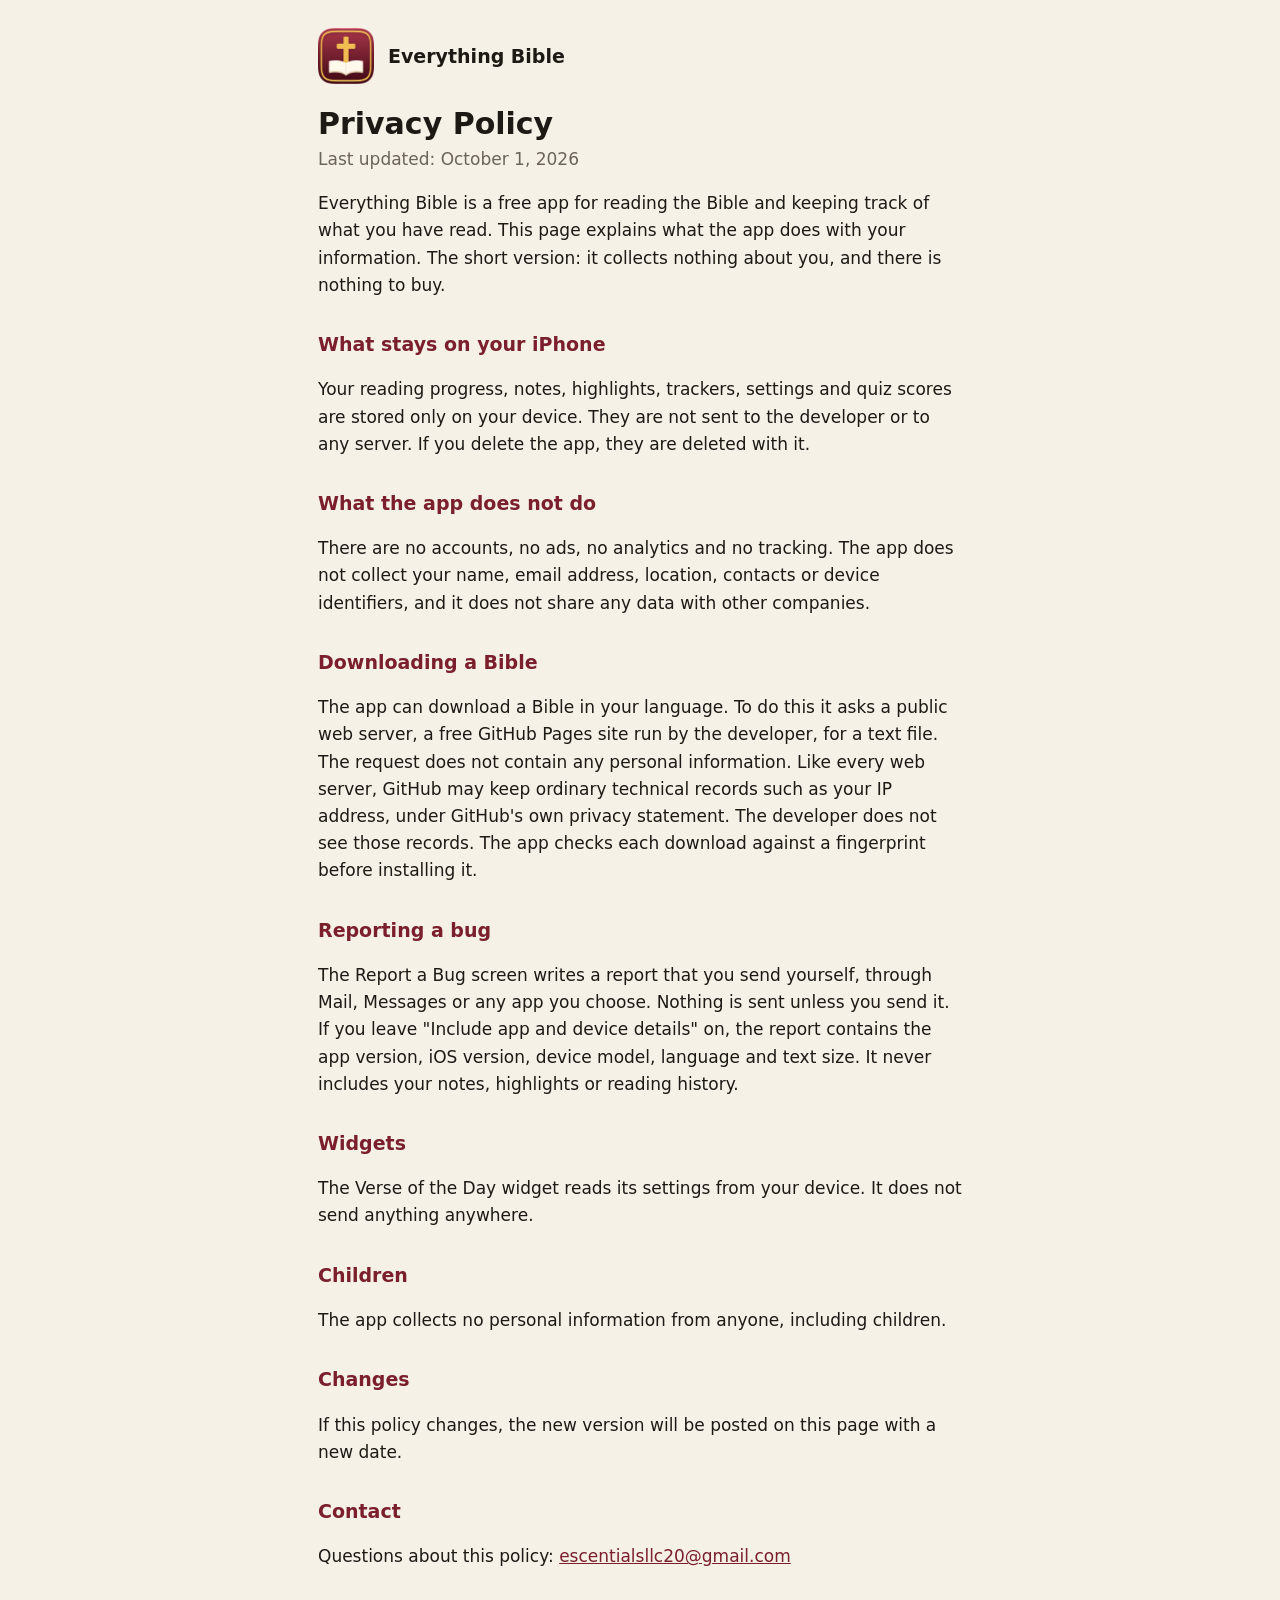
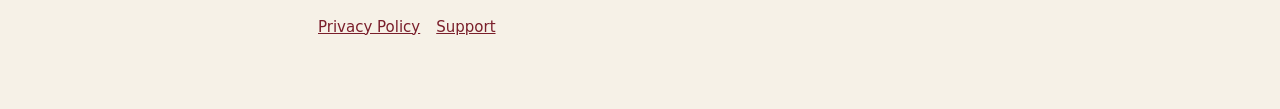
==== privacy.html @ b451e659 "Everything Bible site: home, privacy policy, support Co-Authored-By: Claude Sonnet 5.5 <noreply@anth" ====
<!doctype html>
<html lang="en"><head><meta charset="utf-8"><meta name="viewport" content="width=device-width, initial-scale=1">
<title>Everything Bible Privacy Policy</title><meta name="description" content="How Everything Bible handles your information: it collects nothing about you."><link rel="icon" href="favicon.png">
<style>
  :root { --bg:#f6f1e7; --card:#fffdf8; --ink:#1d1a16; --muted:#6b645a; --accent:#7a1f2b; --line:rgba(0,0,0,.09); }
  @media (prefers-color-scheme: dark) { :root { --bg:#17130f; --card:#211c17; --ink:#f3ece0; --muted:#a79f92; --accent:#e07a84; --line:rgba(255,255,255,.12); } }
  * { box-sizing:border-box }
  body { margin:0; background:var(--bg); color:var(--ink); font:17px/1.6 -apple-system, "SF Pro Text", system-ui, sans-serif; }
  main { max-width:680px; margin:0 auto; padding:28px 18px 70px; }
  header.brand { display:flex; align-items:center; gap:14px; margin-bottom:8px; }
  header.brand img { width:56px; height:56px; border-radius:13px; }
  header.brand a { color:var(--ink); text-decoration:none; font-weight:700; font-size:19px; }
  h1 { font-size:30px; line-height:1.2; margin:22px 0 4px; }
  h2 { font-size:19px; margin-top:30px; color:var(--accent); }
  p.meta { color:var(--muted); margin-top:0; }
  a { color:var(--accent); }
  .card { background:var(--card); border:1px solid var(--line); border-radius:18px; padding:4px 20px 14px; margin-top:18px; }
  ul { padding-left:20px } li { margin:6px 0 }
  footer { margin-top:44px; color:var(--muted); font-size:15px; }
  footer a { margin-right:16px }
</style>
</head><body><main>
<header class="brand"><img src="icon.png" alt=""><a href="./">Everything Bible</a></header>

<h1>Privacy Policy</h1>
<p class="meta">Last updated: October 1, 2026</p>

<p>Everything Bible is a free app for reading the Bible and keeping track of what you have read. This page explains what the app does with your information. The short version: it collects nothing about you, and there is nothing to buy.</p>

<h2>What stays on your iPhone</h2>
<p>Your reading progress, notes, highlights, trackers, settings and quiz scores are stored only on your device. They are not sent to the developer or to any server. If you delete the app, they are deleted with it.</p>

<h2>What the app does not do</h2>
<p>There are no accounts, no ads, no analytics and no tracking. The app does not collect your name, email address, location, contacts or device identifiers, and it does not share any data with other companies.</p>

<h2>Downloading a Bible</h2>
<p>The app can download a Bible in your language. To do this it asks a public web server, a free GitHub Pages site run by the developer, for a text file. The request does not contain any personal information. Like every web server, GitHub may keep ordinary technical records such as your IP address, under GitHub's own privacy statement. The developer does not see those records. The app checks each download against a fingerprint before installing it.</p>

<h2>Reporting a bug</h2>
<p>The Report a Bug screen writes a report that you send yourself, through Mail, Messages or any app you choose. Nothing is sent unless you send it. If you leave "Include app and device details" on, the report contains the app version, iOS version, device model, language and text size. It never includes your notes, highlights or reading history.</p>

<h2>Widgets</h2>
<p>The Verse of the Day widget reads its settings from your device. It does not send anything anywhere.</p>

<h2>Children</h2>
<p>The app collects no personal information from anyone, including children.</p>

<h2>Changes</h2>
<p>If this policy changes, the new version will be posted on this page with a new date.</p>

<h2>Contact</h2>
<p>Questions about this policy: <a href="mailto:escentialsllc20@gmail.com">escentialsllc20@gmail.com</a></p>

<footer><a href="privacy.html">Privacy Policy</a><a href="support.html">Support</a></footer>
</main></body></html>
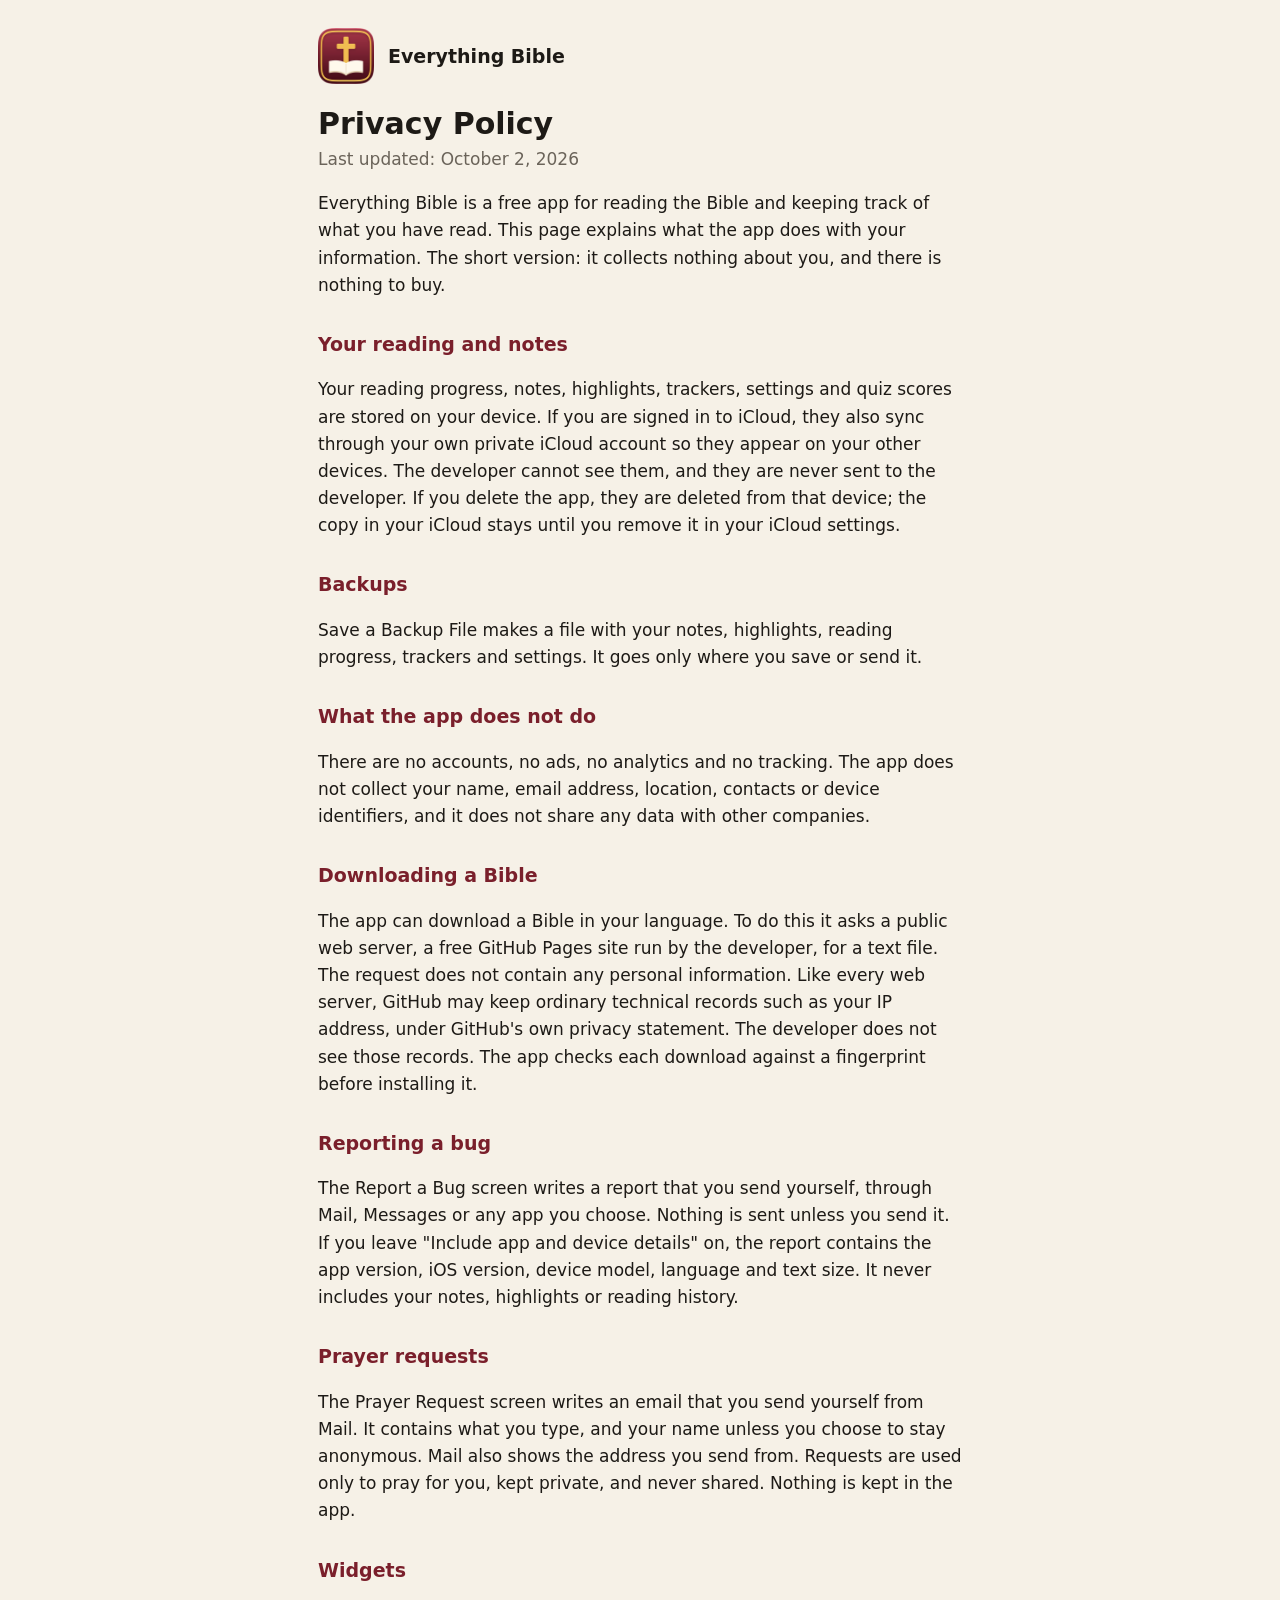
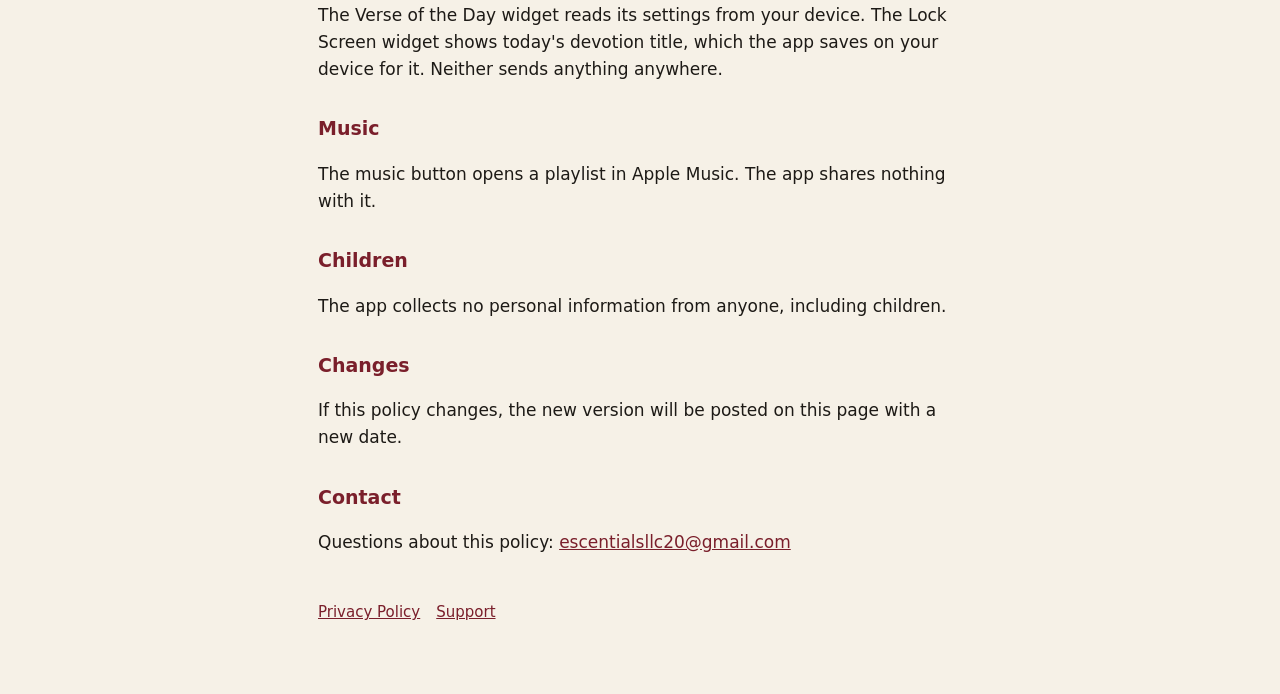
==== commit 44136bd9: "Privacy policy: iCloud sync, backups, prayer requests, Lock Screen widget, music" ====
--- a/privacy.html
+++ b/privacy.html
@@ -23,12 +23,15 @@
 <header class="brand"><img src="icon.png" alt=""><a href="./">Everything Bible</a></header>
 
 <h1>Privacy Policy</h1>
-<p class="meta">Last updated: October 1, 2026</p>
+<p class="meta">Last updated: October 2, 2026</p>
 
 <p>Everything Bible is a free app for reading the Bible and keeping track of what you have read. This page explains what the app does with your information. The short version: it collects nothing about you, and there is nothing to buy.</p>
 
-<h2>What stays on your iPhone</h2>
-<p>Your reading progress, notes, highlights, trackers, settings and quiz scores are stored only on your device. They are not sent to the developer or to any server. If you delete the app, they are deleted with it.</p>
+<h2>Your reading and notes</h2>
+<p>Your reading progress, notes, highlights, trackers, settings and quiz scores are stored on your device. If you are signed in to iCloud, they also sync through your own private iCloud account so they appear on your other devices. The developer cannot see them, and they are never sent to the developer. If you delete the app, they are deleted from that device; the copy in your iCloud stays until you remove it in your iCloud settings.</p>
+
+<h2>Backups</h2>
+<p>Save a Backup File makes a file with your notes, highlights, reading progress, trackers and settings. It goes only where you save or send it.</p>
 
 <h2>What the app does not do</h2>
 <p>There are no accounts, no ads, no analytics and no tracking. The app does not collect your name, email address, location, contacts or device identifiers, and it does not share any data with other companies.</p>
@@ -39,8 +42,14 @@
 <h2>Reporting a bug</h2>
 <p>The Report a Bug screen writes a report that you send yourself, through Mail, Messages or any app you choose. Nothing is sent unless you send it. If you leave "Include app and device details" on, the report contains the app version, iOS version, device model, language and text size. It never includes your notes, highlights or reading history.</p>
 
+<h2>Prayer requests</h2>
+<p>The Prayer Request screen writes an email that you send yourself from Mail. It contains what you type, and your name unless you choose to stay anonymous. Mail also shows the address you send from. Requests are used only to pray for you, kept private, and never shared. Nothing is kept in the app.</p>
+
 <h2>Widgets</h2>
-<p>The Verse of the Day widget reads its settings from your device. It does not send anything anywhere.</p>
+<p>The Verse of the Day widget reads its settings from your device. The Lock Screen widget shows today's devotion title, which the app saves on your device for it. Neither sends anything anywhere.</p>
+
+<h2>Music</h2>
+<p>The music button opens a playlist in Apple Music. The app shares nothing with it.</p>
 
 <h2>Children</h2>
 <p>The app collects no personal information from anyone, including children.</p>
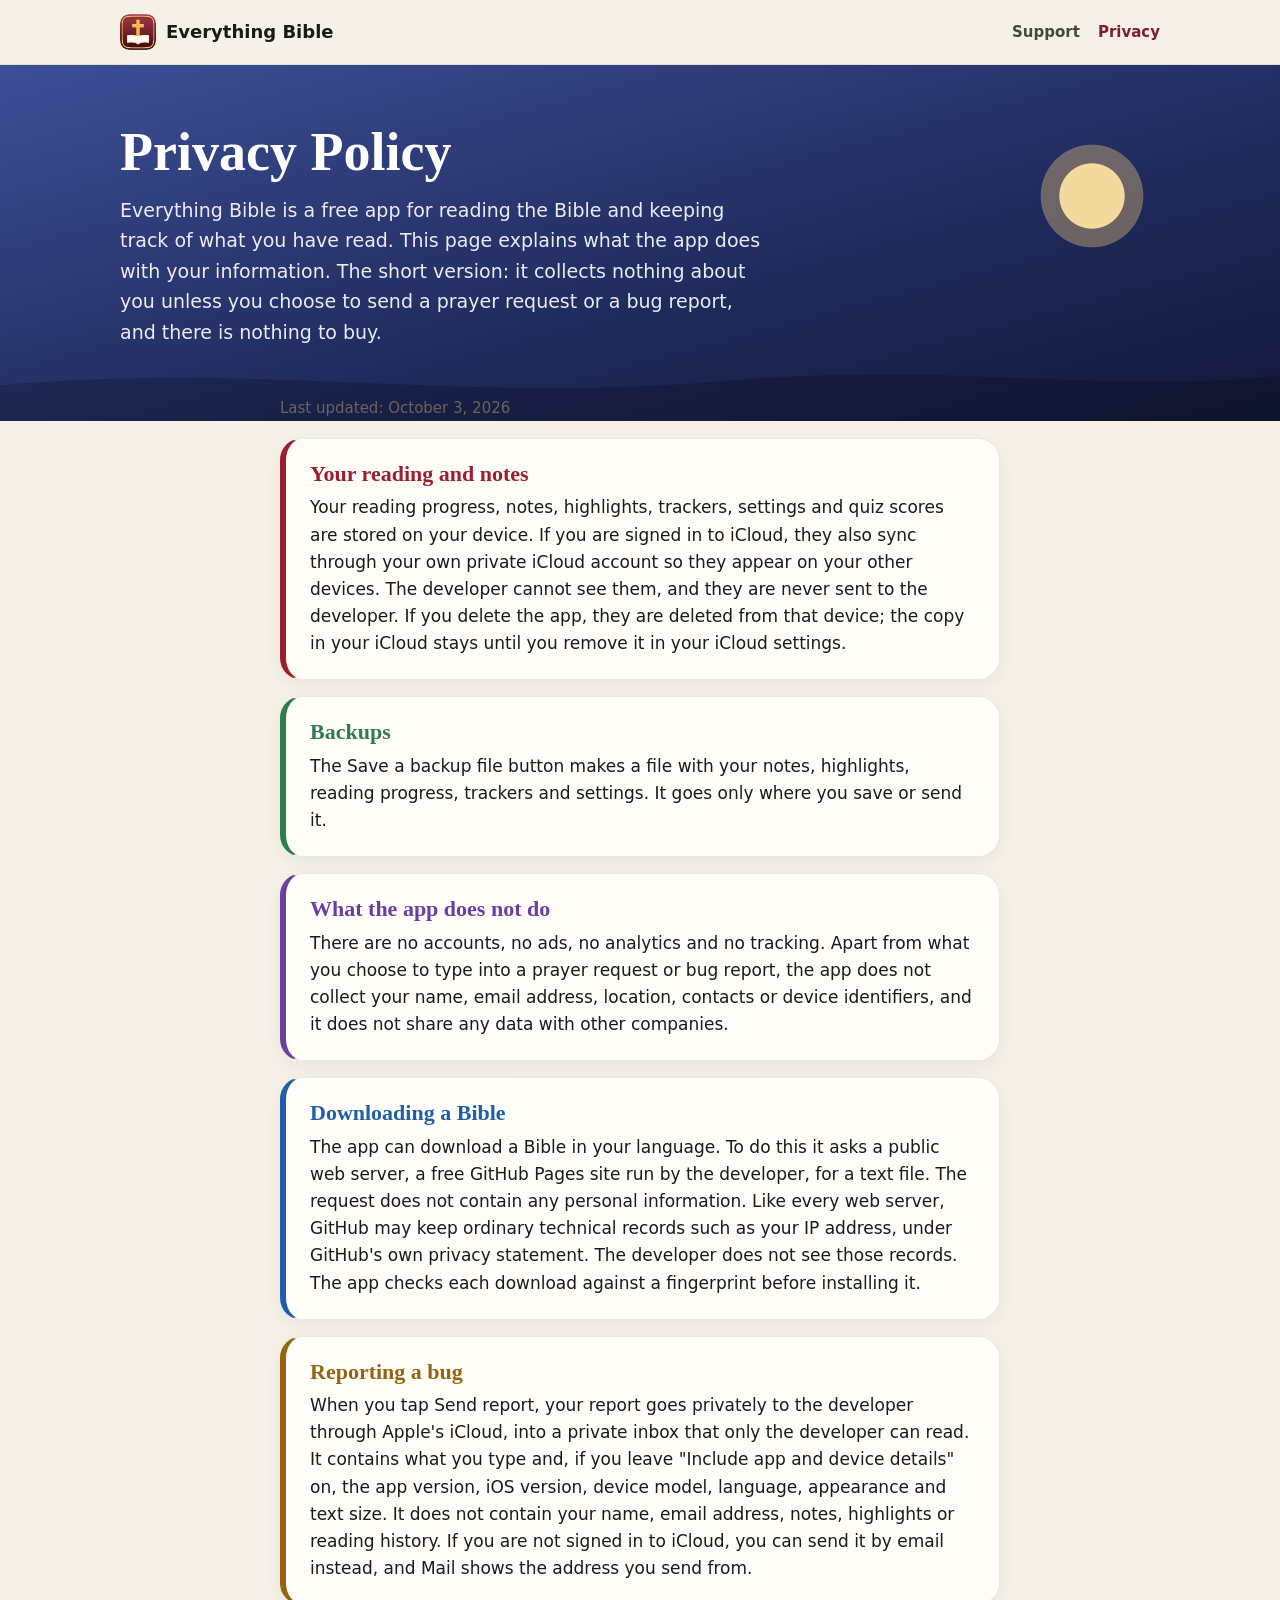
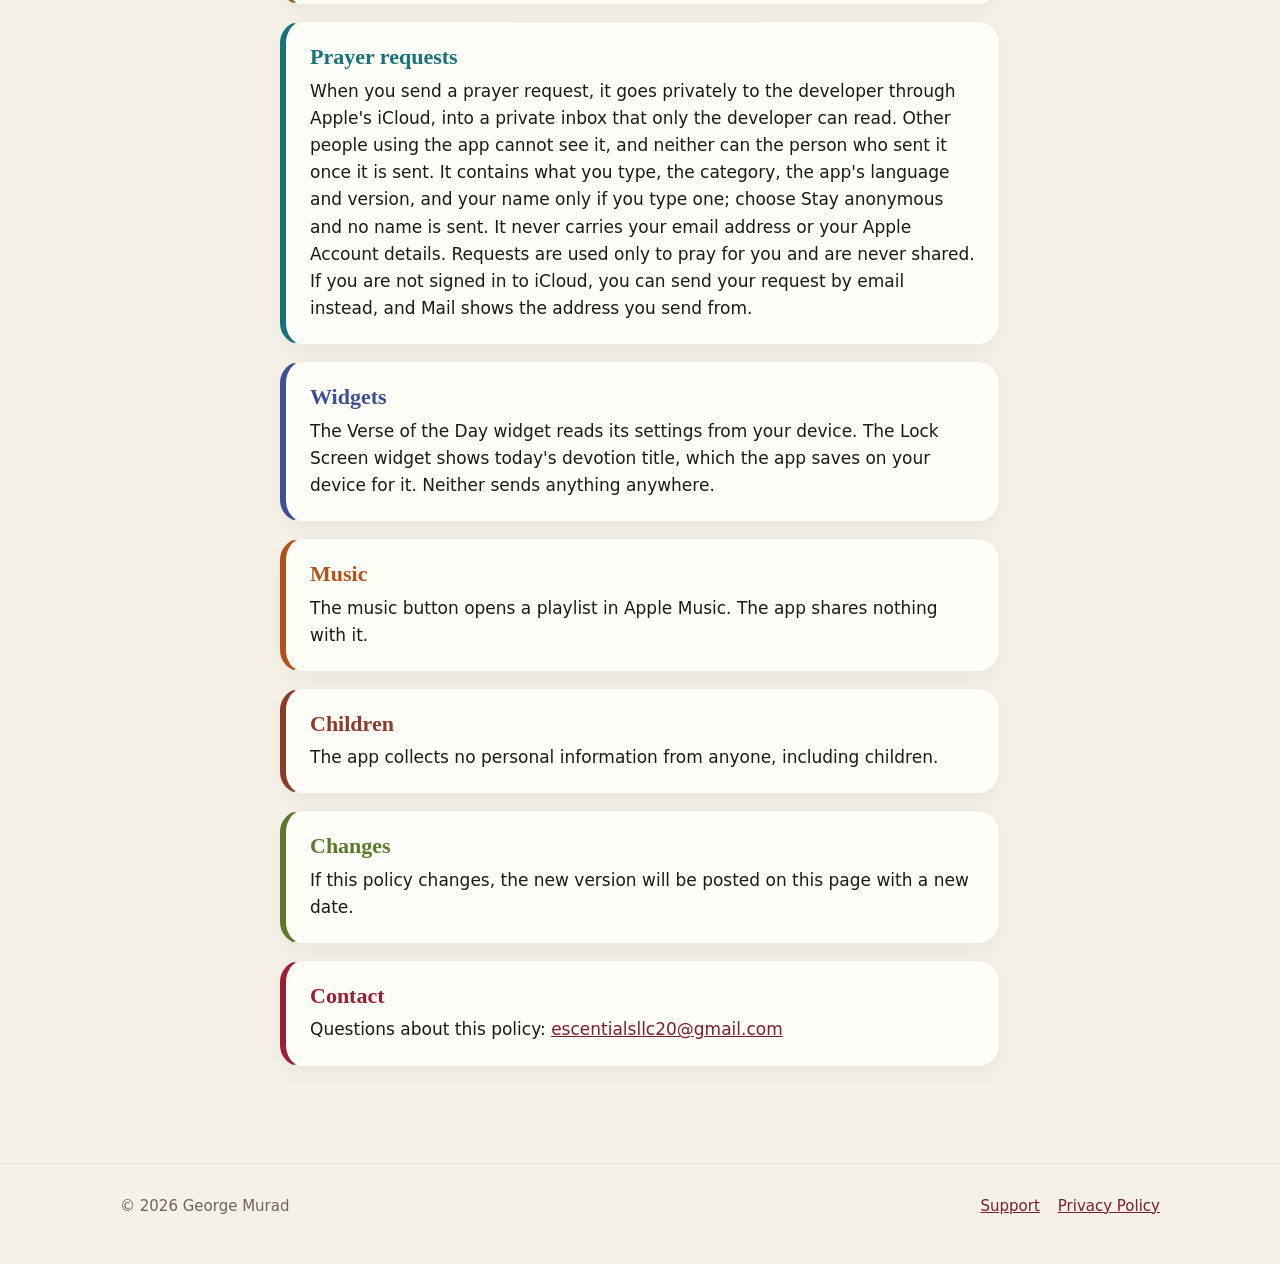
==== commit 5abe00f1: "Redesign the site in the app's new look; privacy policy for 1.6 (private prayer and bug report inbox" ====
--- a/privacy.html
+++ b/privacy.html
@@ -1,64 +1,49 @@
 <!doctype html>
 <html lang="en"><head><meta charset="utf-8"><meta name="viewport" content="width=device-width, initial-scale=1">
-<title>Everything Bible Privacy Policy</title><meta name="description" content="How Everything Bible handles your information: it collects nothing about you."><link rel="icon" href="favicon.png">
-<style>
-  :root { --bg:#f6f1e7; --card:#fffdf8; --ink:#1d1a16; --muted:#6b645a; --accent:#7a1f2b; --line:rgba(0,0,0,.09); }
-  @media (prefers-color-scheme: dark) { :root { --bg:#17130f; --card:#211c17; --ink:#f3ece0; --muted:#a79f92; --accent:#e07a84; --line:rgba(255,255,255,.12); } }
-  * { box-sizing:border-box }
-  body { margin:0; background:var(--bg); color:var(--ink); font:17px/1.6 -apple-system, "SF Pro Text", system-ui, sans-serif; }
-  main { max-width:680px; margin:0 auto; padding:28px 18px 70px; }
-  header.brand { display:flex; align-items:center; gap:14px; margin-bottom:8px; }
-  header.brand img { width:56px; height:56px; border-radius:13px; }
-  header.brand a { color:var(--ink); text-decoration:none; font-weight:700; font-size:19px; }
-  h1 { font-size:30px; line-height:1.2; margin:22px 0 4px; }
-  h2 { font-size:19px; margin-top:30px; color:var(--accent); }
-  p.meta { color:var(--muted); margin-top:0; }
-  a { color:var(--accent); }
-  .card { background:var(--card); border:1px solid var(--line); border-radius:18px; padding:4px 20px 14px; margin-top:18px; }
-  ul { padding-left:20px } li { margin:6px 0 }
-  footer { margin-top:44px; color:var(--muted); font-size:15px; }
-  footer a { margin-right:16px }
-</style>
-</head><body><main>
-<header class="brand"><img src="icon.png" alt=""><a href="./">Everything Bible</a></header>
+<title>Everything Bible Privacy Policy</title>
+<meta name="description" content="How Everything Bible handles your information: no accounts, no tracking, and private prayer requests.">
+<meta name="theme-color" content="#7a1f2b">
+<link rel="icon" href="favicon.png"><link rel="apple-touch-icon" href="icon.png">
+<link rel="stylesheet" href="style.css">
+</head><body>
 
-<h1>Privacy Policy</h1>
-<p class="meta">Last updated: October 2, 2026</p>
+<header class="top"><div class="wrap">
+  <a class="brand" href="./"><img src="icon.png" alt="">Everything Bible</a>
+  <nav><a href="support.html">Support</a><a href="privacy.html" aria-current="page">Privacy</a></nav>
+</div></header>
 
-<p>Everything Bible is a free app for reading the Bible and keeping track of what you have read. This page explains what the app does with your information. The short version: it collects nothing about you, and there is nothing to buy.</p>
+<section class="pagehead scene" style="--sky:linear-gradient(165deg,#3d4f96,#1f2a5c 60%,#121838)">
+  <span class="sun" style="width:120px;height:120px;top:20%;right:10%" aria-hidden="true"></span>
+  <svg class="hills" viewBox="0 0 1440 320" preserveAspectRatio="none" aria-hidden="true"><path fill="rgba(0,0,0,.22)" d="M0,240 C300,190 520,280 820,230 C1080,190 1240,260 1440,220 L1440,320 L0,320 Z"/></svg>
+  <div class="wrap"><h1>Privacy Policy</h1><p>Everything Bible is a free app for reading the Bible and keeping track of what you have read. This page explains what the app does with your information. The short version: it collects nothing about you unless you choose to send a prayer request or a bug report, and there is nothing to buy.</p></div>
+</section>
+<main class="article">
+  <p class="meta">Last updated: October 3, 2026</p>
+  <div class="card rise" style="--c:var(--gospels)"><h2>Your reading and notes</h2><p>Your reading progress, notes, highlights, trackers, settings and quiz scores are stored on your device. If you are signed in to iCloud, they also sync through your own private iCloud account so they appear on your other devices. The developer cannot see them, and they are never sent to the developer. If you delete the app, they are deleted from that device; the copy in your iCloud stays until you remove it in your iCloud settings.</p></div>
+  <div class="card rise" style="--c:var(--acts)"><h2>Backups</h2><p>The Save a backup file button makes a file with your notes, highlights, reading progress, trackers and settings. It goes only where you save or send it.</p></div>
+  <div class="card rise" style="--c:var(--wisdom)"><h2>What the app does not do</h2><p>There are no accounts, no ads, no analytics and no tracking. Apart from what you choose to type into a prayer request or bug report, the app does not collect your name, email address, location, contacts or device identifiers, and it does not share any data with other companies.</p></div>
+  <div class="card rise" style="--c:var(--major)"><h2>Downloading a Bible</h2><p>The app can download a Bible in your language. To do this it asks a public web server, a free GitHub Pages site run by the developer, for a text file. The request does not contain any personal information. Like every web server, GitHub may keep ordinary technical records such as your IP address, under GitHub's own privacy statement. The developer does not see those records. The app checks each download against a fingerprint before installing it.</p></div>
+  <div class="card rise" style="--c:var(--history)"><h2>Reporting a bug</h2><p>When you tap Send report, your report goes privately to the developer through Apple's iCloud, into a private inbox that only the developer can read. It contains what you type and, if you leave "Include app and device details" on, the app version, iOS version, device model, language, appearance and text size. It does not contain your name, email address, notes, highlights or reading history. If you are not signed in to iCloud, you can send it by email instead, and Mail shows the address you send from.</p></div>
+  <div class="card rise" style="--c:var(--minor)"><h2>Prayer requests</h2><p>When you send a prayer request, it goes privately to the developer through Apple's iCloud, into a private inbox that only the developer can read. Other people using the app cannot see it, and neither can the person who sent it once it is sent. It contains what you type, the category, the app's language and version, and your name only if you type one; choose Stay anonymous and no name is sent. It never carries your email address or your Apple Account details. Requests are used only to pray for you and are never shared. If you are not signed in to iCloud, you can send your request by email instead, and Mail shows the address you send from.</p></div>
+  <div class="card rise" style="--c:var(--paul)"><h2>Widgets</h2><p>The Verse of the Day widget reads its settings from your device. The Lock Screen widget shows today's devotion title, which the app saves on your device for it. Neither sends anything anywhere.</p></div>
+  <div class="card rise" style="--c:var(--revelation)"><h2>Music</h2><p>The music button opens a playlist in Apple Music. The app shares nothing with it.</p></div>
+  <div class="card rise" style="--c:var(--law)"><h2>Children</h2><p>The app collects no personal information from anyone, including children.</p></div>
+  <div class="card rise" style="--c:var(--general)"><h2>Changes</h2><p>If this policy changes, the new version will be posted on this page with a new date.</p></div>
+  <div class="card rise" style="--c:var(--gospels)"><h2>Contact</h2><p>Questions about this policy: <a href="mailto:escentialsllc20@gmail.com">escentialsllc20@gmail.com</a></p></div>
+</main>
+<footer><div class="wrap">
+  <span>© 2026 George Murad</span>
+  <span><a href="support.html">Support</a><a href="privacy.html">Privacy Policy</a></span>
+</div></footer>
 
-<h2>Your reading and notes</h2>
-<p>Your reading progress, notes, highlights, trackers, settings and quiz scores are stored on your device. If you are signed in to iCloud, they also sync through your own private iCloud account so they appear on your other devices. The developer cannot see them, and they are never sent to the developer. If you delete the app, they are deleted from that device; the copy in your iCloud stays until you remove it in your iCloud settings.</p>
-
-<h2>Backups</h2>
-<p>Save a Backup File makes a file with your notes, highlights, reading progress, trackers and settings. It goes only where you save or send it.</p>
-
-<h2>What the app does not do</h2>
-<p>There are no accounts, no ads, no analytics and no tracking. The app does not collect your name, email address, location, contacts or device identifiers, and it does not share any data with other companies.</p>
-
-<h2>Downloading a Bible</h2>
-<p>The app can download a Bible in your language. To do this it asks a public web server, a free GitHub Pages site run by the developer, for a text file. The request does not contain any personal information. Like every web server, GitHub may keep ordinary technical records such as your IP address, under GitHub's own privacy statement. The developer does not see those records. The app checks each download against a fingerprint before installing it.</p>
-
-<h2>Reporting a bug</h2>
-<p>The Report a Bug screen writes a report that you send yourself, through Mail, Messages or any app you choose. Nothing is sent unless you send it. If you leave "Include app and device details" on, the report contains the app version, iOS version, device model, language and text size. It never includes your notes, highlights or reading history.</p>
-
-<h2>Prayer requests</h2>
-<p>The Prayer Request screen writes an email that you send yourself from Mail. It contains what you type, and your name unless you choose to stay anonymous. Mail also shows the address you send from. Requests are used only to pray for you, kept private, and never shared. Nothing is kept in the app.</p>
-
-<h2>Widgets</h2>
-<p>The Verse of the Day widget reads its settings from your device. The Lock Screen widget shows today's devotion title, which the app saves on your device for it. Neither sends anything anywhere.</p>
-
-<h2>Music</h2>
-<p>The music button opens a playlist in Apple Music. The app shares nothing with it.</p>
-
-<h2>Children</h2>
-<p>The app collects no personal information from anyone, including children.</p>
-
-<h2>Changes</h2>
-<p>If this policy changes, the new version will be posted on this page with a new date.</p>
-
-<h2>Contact</h2>
-<p>Questions about this policy: <a href="mailto:escentialsllc20@gmail.com">escentialsllc20@gmail.com</a></p>
-
-<footer><a href="privacy.html">Privacy Policy</a><a href="support.html">Support</a></footer>
-</main></body></html>
+<script>
+  // Cards rise in as they come into view. Without support, or with Reduce Motion, they simply show.
+  const items = document.querySelectorAll('.rise');
+  if ('IntersectionObserver' in window && !matchMedia('(prefers-reduced-motion: reduce)').matches) {
+    const seen = new IntersectionObserver(entries => entries.forEach(e => {
+      if (e.isIntersecting) { e.target.classList.add('in'); seen.unobserve(e.target); }
+    }), { threshold: 0.12 });
+    items.forEach((el, i) => { el.style.transitionDelay = (i % 3) * 80 + 'ms'; seen.observe(el); });
+  } else { items.forEach(el => el.classList.add('in')); }
+</script>
+</body></html>
--- a/style.css
+++ b/style.css
@@ -0,0 +1,148 @@
+/* Everything Bible site: the app's own look. Paper and serif, a color for each part of the Bible, drawn scenes, gentle motion. */
+:root {
+  --paper:#f6f1e7; --card:#fffdf8; --ink:#1d1a16; --muted:#6b645a; --line:rgba(0,0,0,.08);
+  --burgundy:#7a1f2b; --burgundy-deep:#4a0e1a; --gold:#f0bd52; --cream:#fff8ec;
+  --law:#8c3b2a; --history:#946410; --wisdom:#6b3fa0; --major:#1f5fa8; --minor:#17727a;
+  --gospels:#9b1e33; --acts:#2e7d4f; --paul:#3d4f96; --general:#5c7a2e; --revelation:#b4501a;
+  --serif: "New York", ui-serif, Georgia, "Times New Roman", serif;
+  --sans: -apple-system, BlinkMacSystemFont, "SF Pro Text", system-ui, sans-serif;
+  --radius: 26px;
+}
+@media (prefers-color-scheme: dark) {
+  :root { --paper:#15110d; --card:#211b16; --ink:#f3ece0; --muted:#a79f92; --line:rgba(255,255,255,.1); }
+}
+* { box-sizing: border-box; }
+html { -webkit-text-size-adjust: 100%; }
+body { margin:0; background:var(--paper); color:var(--ink); font:17px/1.6 var(--sans); overflow-x:hidden; }
+a { color: var(--burgundy); }
+@media (prefers-color-scheme: dark) { a { color:#e9a0aa; } }
+img { max-width:100%; display:block; }
+h1, h2, h3 { font-family: var(--serif); line-height:1.15; margin:0; }
+.wrap { max-width: 1080px; margin: 0 auto; padding: 0 20px; }
+
+/* Top bar */
+.top { position: sticky; top: 0; z-index: 10; backdrop-filter: blur(14px); -webkit-backdrop-filter: blur(14px);
+  background: color-mix(in srgb, var(--paper) 78%, transparent); border-bottom: 1px solid var(--line); }
+.top .wrap { display:flex; align-items:center; justify-content:space-between; height:64px; }
+.brand { display:flex; align-items:center; gap:10px; text-decoration:none; color:var(--ink); font-weight:700; font-size:18px; }
+.brand img { width:36px; height:36px; border-radius:9px; }
+.top nav a { text-decoration:none; color:var(--ink); font-weight:600; font-size:15px; margin-left:18px; opacity:.8; }
+.top nav a:hover, .top nav a[aria-current] { opacity:1; color:var(--burgundy); }
+
+/* Drawn scenes: a sky, a glowing sun or moon, rolling hills, drifting clouds */
+.scene { position:relative; overflow:hidden; color:#fff; isolation:isolate; }
+.scene::before { content:""; position:absolute; inset:0; z-index:-2; background: var(--sky); }
+.scene .sun { position:absolute; z-index:-1; width:180px; height:180px; border-radius:50%; right:12%; top:18%;
+  background: radial-gradient(circle, rgba(255,228,160,.95) 0 38%, rgba(255,210,120,.35) 39% 60%, transparent 61%);
+  animation: glow 6s ease-in-out infinite; }
+.scene .hills { position:absolute; left:0; right:0; bottom:-1px; z-index:-1; width:100%; height:42%; }
+.scene .cloud { position:absolute; z-index:-1; height:26px; border-radius:20px; background:rgba(255,255,255,.18);
+  animation: drift 38s linear infinite; }
+.scene .cloud::before, .scene .cloud::after { content:""; position:absolute; border-radius:50%; background:inherit; }
+.scene .cloud::before { width:46px; height:46px; left:18px; top:-22px; }
+.scene .cloud::after { width:34px; height:34px; left:52px; top:-14px; }
+@keyframes glow { 50% { transform: scale(1.06); opacity:.9; } }
+@keyframes drift { from { transform: translateX(-30vw); } to { transform: translateX(120vw); } }
+
+/* Hero */
+.hero { --sky: linear-gradient(170deg, #a03446 0%, #6a1827 45%, #2a0a12 100%); padding: 70px 0 0; }
+.hero .wrap { display:grid; grid-template-columns: 1.05fr .95fr; gap: 30px; align-items:end; }
+.hero .copy { padding-bottom: 90px; }
+.hero .icon { width:92px; height:92px; border-radius:21px; box-shadow:0 14px 34px rgba(0,0,0,.35); margin-bottom:22px; }
+.hero h1 { font-size: clamp(40px, 6vw, 68px); letter-spacing:-.5px; }
+.hero h1 em { font-style:normal; color: var(--gold); }
+.hero p.lead { font-size: 20px; max-width: 30em; opacity:.92; margin: 16px 0 26px; }
+.pills { display:flex; flex-wrap:wrap; gap:10px; }
+.pill { display:inline-flex; align-items:center; gap:8px; padding:10px 16px; border-radius:999px; font-weight:700; font-size:15px;
+  background:rgba(255,255,255,.14); color:#fff; border:1px solid rgba(255,255,255,.22); text-decoration:none; }
+.pill.gold { background: var(--gold); color:#3a1a06; border-color: transparent; }
+.phones { position:relative; height: 560px; }
+.phone { position:absolute; width: 250px; border-radius: 42px; padding: 9px; background:#111;
+  box-shadow: 0 30px 60px rgba(0,0,0,.45), inset 0 0 0 2px #2a2a2a; }
+.phone img { border-radius: 34px; }
+.phone::before { content:""; position:absolute; top:19px; left:50%; width:74px; height:22px; margin-left:-37px; background:#111; border-radius:12px; z-index:1; }
+.phones .one { left: 4%; bottom: -60px; transform: rotate(-6deg); animation: float 7s ease-in-out infinite; }
+.phones .two { right: 2%; bottom: -20px; transform: rotate(5deg); animation: float 7s ease-in-out -3.5s infinite; }
+@keyframes float { 50% { translate: 0 -12px; } }
+
+/* Sections */
+section.band { padding: 84px 0; }
+.kicker { font-weight:800; letter-spacing:.12em; text-transform:uppercase; font-size:13px; color: var(--burgundy); }
+@media (prefers-color-scheme: dark) { .kicker { color: var(--gold); } }
+h2.title { font-size: clamp(30px, 4vw, 44px); margin: 8px 0 14px; }
+p.sub { color: var(--muted); font-size: 19px; max-width: 36em; margin: 0 0 36px; }
+
+/* Feature tiles, each in a part of the Bible's color, its symbol large and faint in the corner */
+.tiles { display:grid; grid-template-columns: repeat(3, 1fr); gap: 16px; }
+.tile { position:relative; overflow:hidden; border-radius: var(--radius); padding: 22px; min-height: 190px; color:#fff;
+  background: linear-gradient(135deg, color-mix(in srgb, var(--c) 82%, white) 0%, var(--c) 55%, color-mix(in srgb, var(--c) 80%, black) 100%);
+  box-shadow: 0 10px 26px color-mix(in srgb, var(--c) 30%, transparent); transition: transform .25s ease; }
+.tile:hover { transform: translateY(-4px) rotate(-.4deg); }
+.tile .badge { width:46px; height:46px; border-radius:50%; background:#fff; color:var(--c); display:grid; place-items:center; margin-bottom: 26px; }
+.tile .badge svg { width:24px; height:24px; }
+.tile .art { position:absolute; right:-8px; top:-8px; width:120px; height:120px; opacity:.16; color:#fff; }
+.tile h3 { font-size: 22px; margin-bottom: 6px; }
+.tile p { margin:0; opacity:.9; font-size:15.5px; line-height:1.5; }
+
+/* Screens: a row of phones that scrolls sideways on small screens */
+.screens { display:flex; gap: 22px; overflow-x:auto; padding: 10px 4px 30px; scroll-snap-type:x mandatory; }
+.screens figure { margin:0; flex: 0 0 220px; scroll-snap-align:center; }
+.screens .phone { position:relative; width:220px; border-radius:38px; padding:8px; }
+.screens .phone img { border-radius:31px; }
+.screens figcaption { text-align:center; font-family: var(--serif); font-weight:700; margin-top:14px; font-size:18px; }
+
+/* Languages and the free band */
+.chips { display:flex; flex-wrap:wrap; gap:10px; }
+.chip { padding: 9px 15px; border-radius:999px; background: var(--card); border:1px solid var(--line); font-weight:600; font-size:15px; }
+.chip::before { content:""; display:inline-block; width:9px; height:9px; border-radius:50%; background: var(--c, var(--burgundy)); margin-right:8px; }
+.free { --sky: linear-gradient(165deg, #f3c768, #d79a2b 55%, #a8661a); color:#3a1a06; border-radius: 34px; padding: 54px 40px; text-align:center; }
+.free h2 { font-size: clamp(30px, 4vw, 46px); }
+.free p { font-size:19px; max-width: 34em; margin: 14px auto 0; }
+
+/* Article pages (privacy, support) */
+.pagehead { padding: 56px 0 74px; }
+.pagehead h1 { font-size: clamp(36px, 5vw, 54px); }
+.pagehead p { opacity:.9; font-size:19px; margin: 12px 0 0; max-width: 34em; }
+.article { max-width: 760px; margin: -40px auto 0; padding: 0 20px 80px; position:relative; }
+.card { background: var(--card); border:1px solid var(--line); border-radius: 22px; padding: 22px 24px; margin-bottom: 16px;
+  box-shadow: 0 6px 20px rgba(0,0,0,.05); border-left: 6px solid var(--c, var(--burgundy)); }
+.card h2 { font-size: 22px; margin-bottom: 8px; color: var(--c, var(--burgundy)); }
+@media (prefers-color-scheme: dark) { .card h2 { color: color-mix(in srgb, var(--c, var(--burgundy)) 55%, white); } }
+.card p { margin: 0 0 10px; } .card p:last-child { margin-bottom:0; }
+.meta { color: var(--muted); font-size: 15px; margin-bottom: 18px; }
+details { background: var(--card); border:1px solid var(--line); border-radius:18px; padding: 14px 20px; margin-bottom: 10px; }
+details summary { cursor:pointer; font-weight:700; font-family: var(--serif); font-size: 19px; list-style:none; display:flex; justify-content:space-between; gap: 12px; }
+details summary::-webkit-details-marker { display:none; }
+details summary::after { content:"+"; color: var(--burgundy); font-family: var(--sans); font-weight:800; transition: transform .2s; }
+details[open] summary::after { transform: rotate(45deg); }
+details p { margin: 10px 0 2px; color: var(--ink); }
+
+footer { border-top:1px solid var(--line); padding: 30px 0 46px; color: var(--muted); font-size: 15px; }
+footer .wrap { display:flex; flex-wrap:wrap; justify-content:space-between; gap: 14px; }
+footer a { margin-left: 18px; }
+
+/* Rise in as things come into view */
+.rise { opacity:0; transform: translateY(22px); transition: opacity .7s ease, transform .7s cubic-bezier(.2,.8,.2,1); }
+.rise.in { opacity:1; transform:none; }
+
+@media (max-width: 860px) {
+  .scene .sun { width: 120px !important; height: 120px !important; top: 10px !important; right: -36px !important; opacity: .55; }
+  .hero .wrap { grid-template-columns: 1fr; }
+  .hero .copy { padding-bottom: 10px; }
+  .phones { height: 470px; }
+  .phones .one { left: 50%; margin-left: -230px; }
+  .phones .two { right: 50%; margin-right: -230px; }
+  .tiles { grid-template-columns: 1fr 1fr; }
+}
+@media (max-width: 560px) {
+  .tiles { grid-template-columns: 1fr; }
+  .phones { height: 400px; }
+  .phone { width: 190px; border-radius: 34px; } .phone img { border-radius: 27px; }
+  .phones .one { margin-left: -185px; } .phones .two { margin-right: -185px; }
+  .top nav a { margin-left: 12px; font-size: 14px; }
+  .free { padding: 40px 22px; }
+}
+@media (prefers-reduced-motion: reduce) {
+  *, *::before, *::after { animation: none !important; transition: none !important; }
+  .rise { opacity:1; transform:none; }
+}
